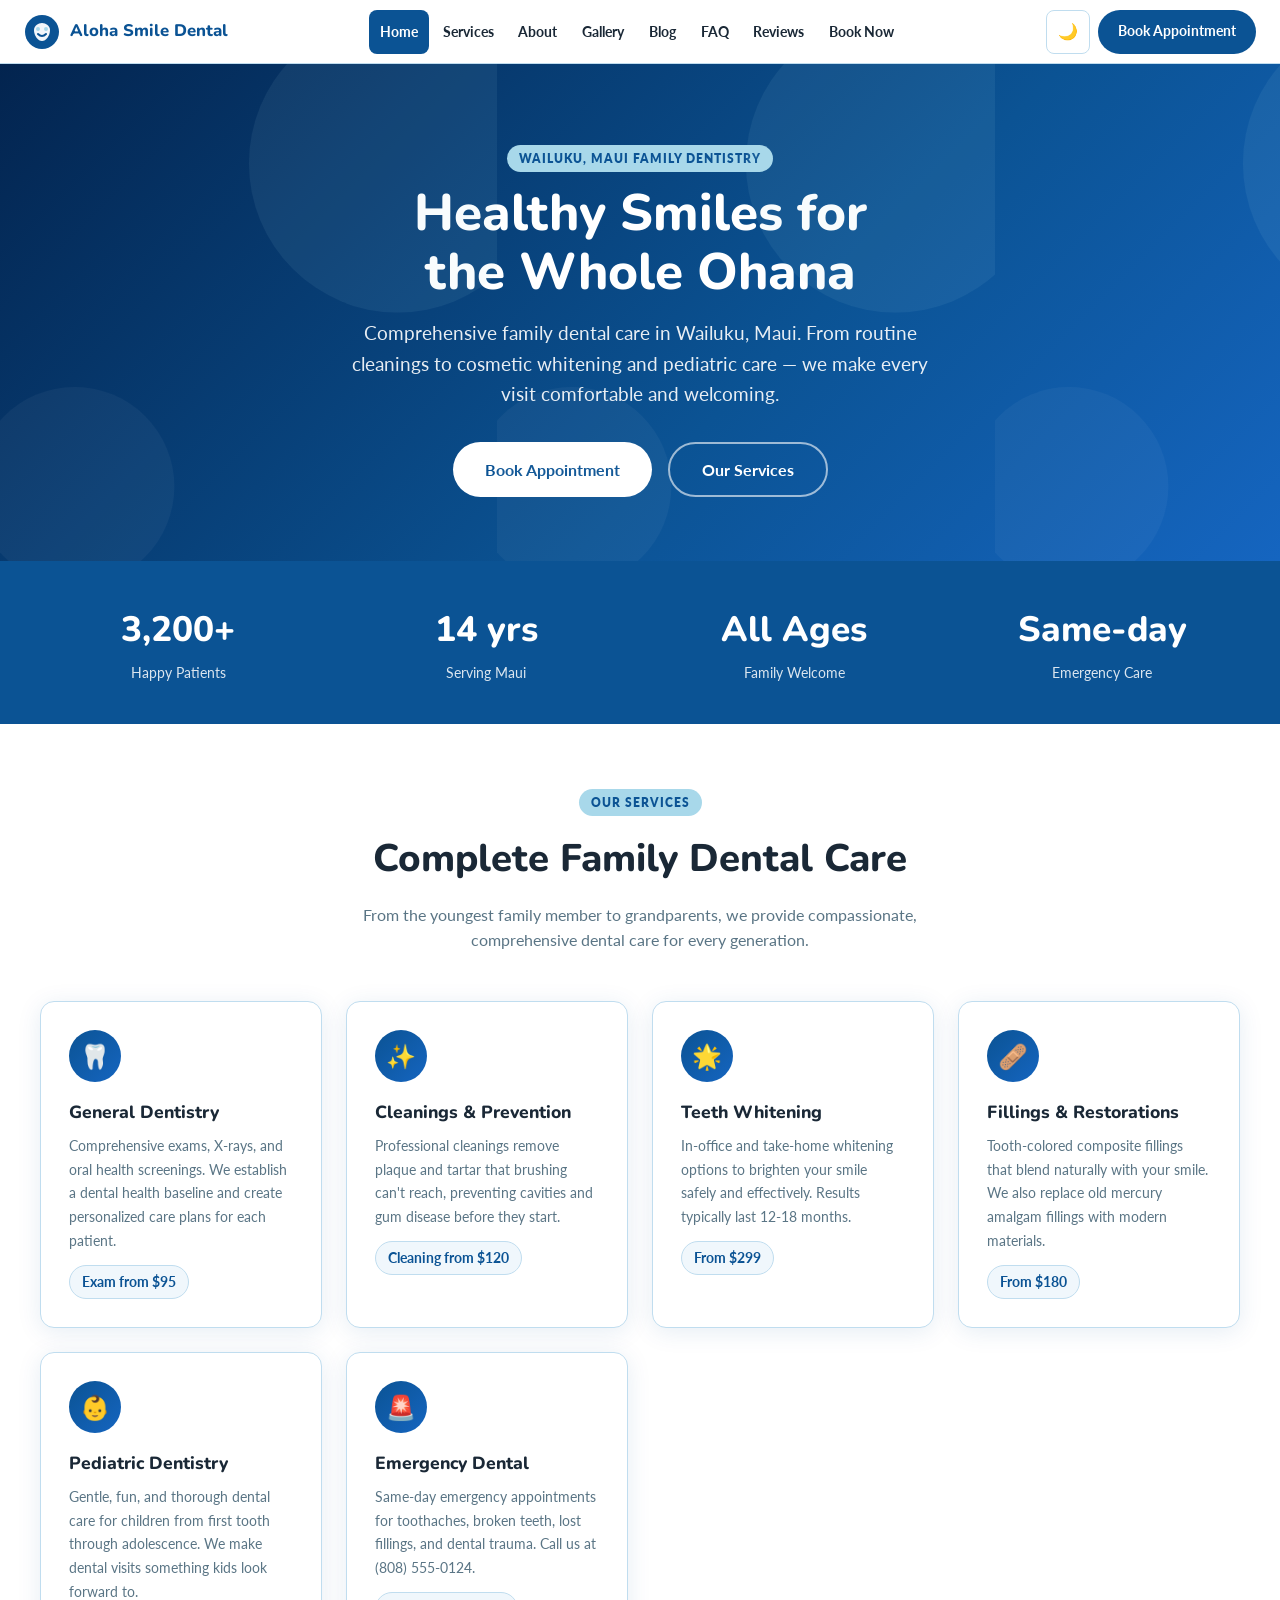
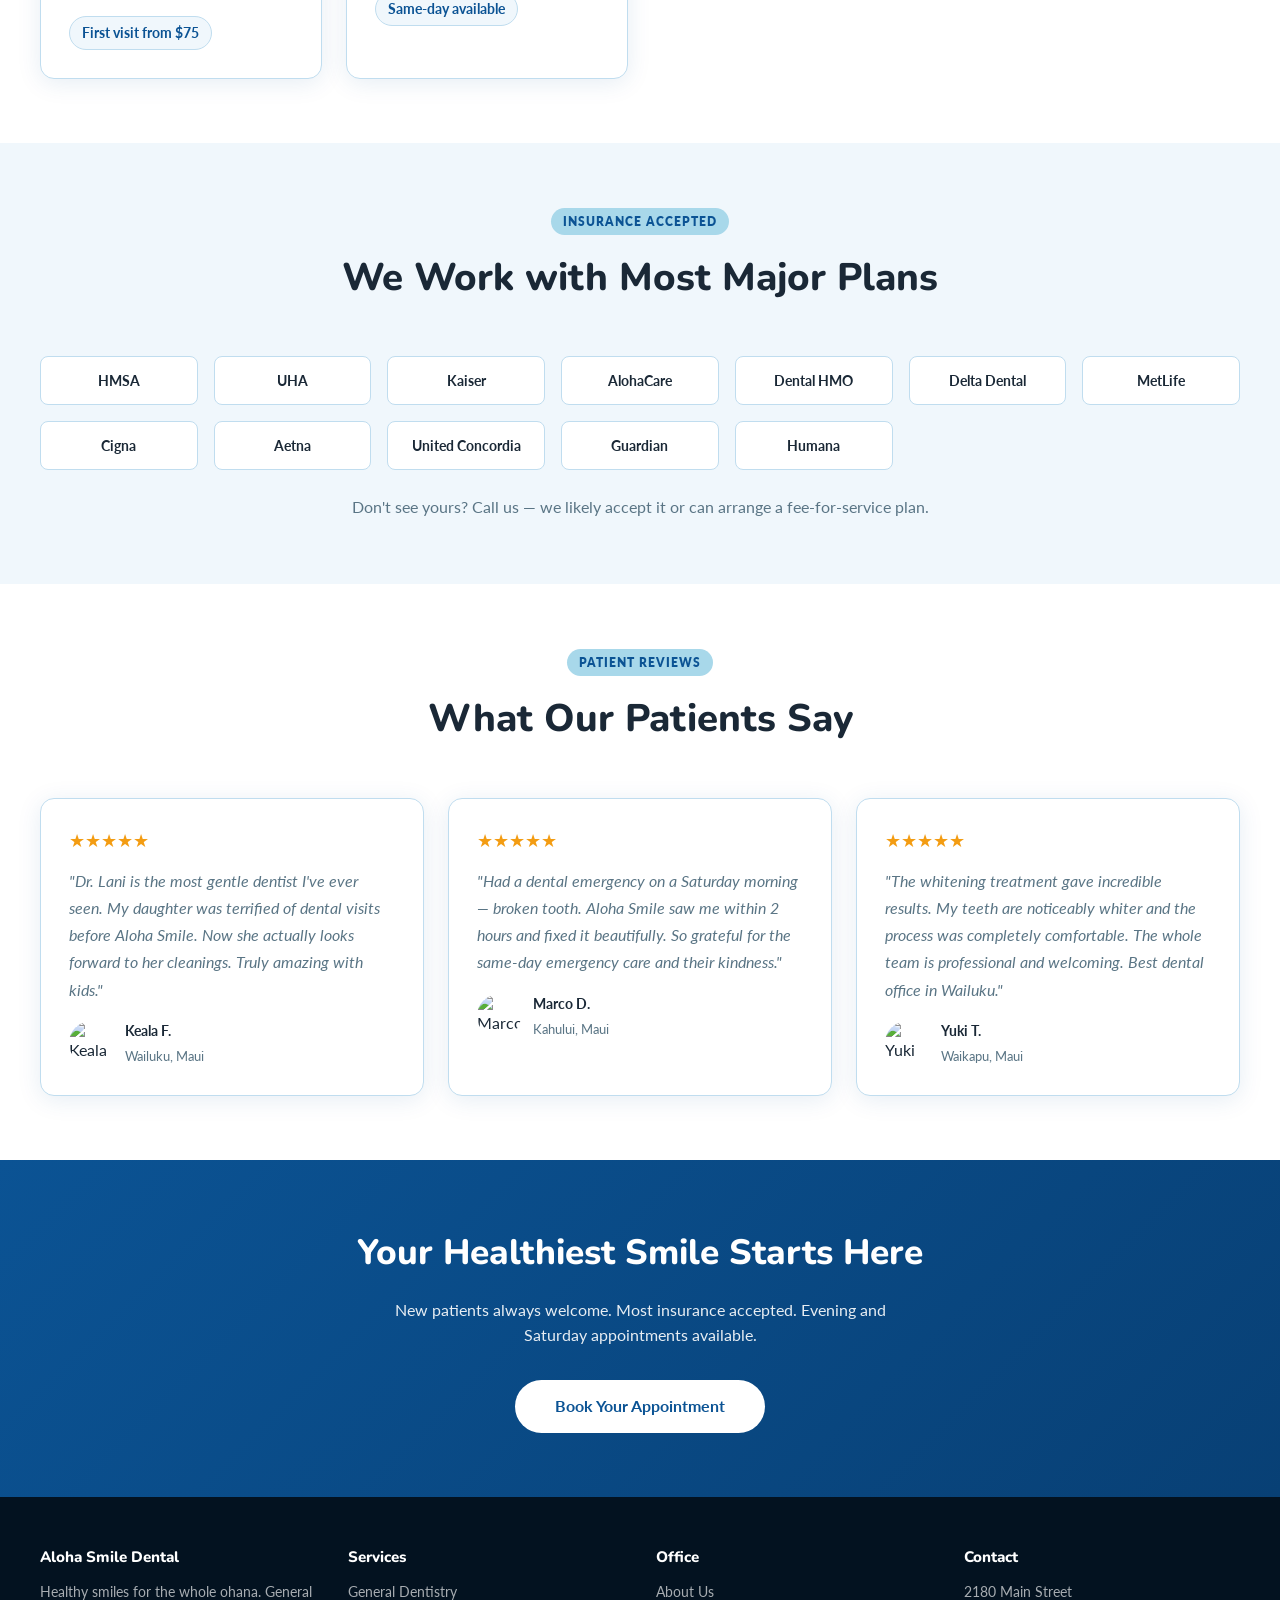
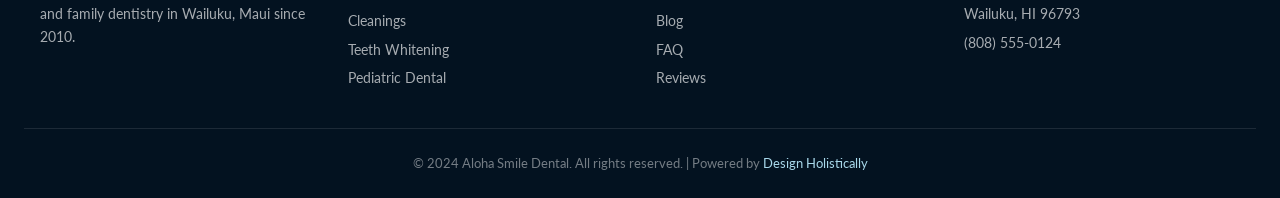
==== index.html @ d67b709d "Initial commit: Aloha Smile Dental — Hawaii sample site (Wailuku, Maui)" ====
<!DOCTYPE html>
<html lang="en" data-theme="light">
<head>
<meta charset="UTF-8"><meta name="viewport" content="width=device-width, initial-scale=1.0">
<title>Aloha Smile Dental | Healthy Smiles for the Whole Ohana | Wailuku, Maui | Aloha Smile Dental</title>
<link rel="stylesheet" href="css/style.css">


  <meta property="og:title" content="Aloha Smile Dental | Wailuku, Maui" />
  <meta property="og:description" content="Healthy smiles for the whole ohana. General, cosmetic, and pediatric dentistry in Wailuku, Maui." />
  <meta property="og:type" content="website" />
  <meta property="og:image" content="https://picsum.photos/1200/630?random=999" />
</head>
<body>
<header>
<a href="index.html" class="logo-link"><svg width="36" height="36" viewBox="0 0 36 36" fill="none" aria-label="Aloha Smile Dental Logo" xmlns="http://www.w3.org/2000/svg">
<circle cx="18" cy="18" r="17" fill="#0B5394"/>
<path d="M10 16 C10 12, 14 9, 18 9 C22 9, 26 12, 26 16 C26 22, 22 27, 18 27 C14 27, 10 22, 10 16Z" fill="white" opacity="0.95"/>
<path d="M14 20 Q18 24 22 20" stroke="#0B5394" stroke-width="2" fill="none" stroke-linecap="round"/>
<circle cx="14" cy="15" r="2" fill="#A8D8EA"/>
<circle cx="22" cy="15" r="2" fill="#A8D8EA"/>
</svg><span class="logo-text">Aloha Smile Dental</span></a>
<nav><a href="index.html" class="active">Home</a>
<a href="services.html">Services</a>
<a href="about.html">About</a>
<a href="gallery.html">Gallery</a>
<a href="blog.html">Blog</a>
<a href="faq.html">FAQ</a>
<a href="reviews.html">Reviews</a>
<a href="booking.html">Book Now</a></nav>
<div class="header-actions">
<button class="dark-toggle" id="darkToggle" aria-label="Toggle dark mode">🌙</button>
<a href="booking.html" class="cta-btn header-cta">Book Appointment</a>
<button class="hamburger" id="hamburger" aria-label="Open menu" aria-expanded="false"><span></span><span></span><span></span></button>
</div>
</header>
<div class="mobile-menu" id="mobileMenu"><a href="index.html">Home</a>
<a href="services.html">Services</a>
<a href="about.html">About</a>
<a href="gallery.html">Gallery</a>
<a href="blog.html">Blog</a>
<a href="faq.html">FAQ</a>
<a href="reviews.html">Reviews</a>
<a href="booking.html">Book Now</a></div>
<script type="application/ld+json">{"@context":"https://schema.org","@type":"Dentist","name":"Aloha Smile Dental","description":"General and family dentistry in Wailuku, Maui. Cleanings, whitening, fillings, pediatric dentistry, and emergency dental care.","address":{"@type":"PostalAddress","streetAddress":"2180 Main Street","addressLocality":"Wailuku","addressRegion":"HI","postalCode":"96793"},"telephone":"(808) 555-0124","priceRange":"$$","areaServed":"Maui, Hawaii"}</script>
<section class="hero">
<div class="container">
<div class="tag">Wailuku, Maui Family Dentistry</div>
<h1>Healthy Smiles for<br>the Whole Ohana</h1>
<p>Comprehensive family dental care in Wailuku, Maui. From routine cleanings to cosmetic whitening and pediatric care — we make every visit comfortable and welcoming.</p>
<div class="hero-btns">
<a href="booking.html" class="cta-btn white">Book Appointment</a>
<a href="services.html" class="cta-btn outline" style="border-color:rgba(255,255,255,.6);color:#fff;">Our Services</a>
</div>
</div>
</section>

<div class="stats-bar">
<div class="container">
<div><div class="stat-num">3,200+</div><div class="stat-label">Happy Patients</div></div>
<div><div class="stat-num">14 yrs</div><div class="stat-label">Serving Maui</div></div>
<div><div class="stat-num">All Ages</div><div class="stat-label">Family Welcome</div></div>
<div><div class="stat-num">Same-day</div><div class="stat-label">Emergency Care</div></div>
</div>
</div>

<section>
<div class="container">
<div class="section-header fade-up">
<div class="tag">Our Services</div>
<h2>Complete Family Dental Care</h2>
<p>From the youngest family member to grandparents, we provide compassionate, comprehensive dental care for every generation.</p>
</div>
<div class="grid-3">
<div class="card fade-up"><div class="card-icon">&#x1F9B7;</div><h3>General Dentistry</h3><p>Comprehensive exams, X-rays, and oral health screenings. We establish a dental health baseline and create personalized care plans for each patient.</p><span class="price-badge">Exam from $95</span></div>
<div class="card fade-up"><div class="card-icon">&#x2728;</div><h3>Cleanings &amp; Prevention</h3><p>Professional cleanings remove plaque and tartar that brushing can't reach, preventing cavities and gum disease before they start.</p><span class="price-badge">Cleaning from $120</span></div>
<div class="card fade-up"><div class="card-icon">&#x1F31F;</div><h3>Teeth Whitening</h3><p>In-office and take-home whitening options to brighten your smile safely and effectively. Results typically last 12-18 months.</p><span class="price-badge">From $299</span></div>
<div class="card fade-up"><div class="card-icon">&#x1FA79;</div><h3>Fillings &amp; Restorations</h3><p>Tooth-colored composite fillings that blend naturally with your smile. We also replace old mercury amalgam fillings with modern materials.</p><span class="price-badge">From $180</span></div>
<div class="card fade-up"><div class="card-icon">&#x1F476;</div><h3>Pediatric Dentistry</h3><p>Gentle, fun, and thorough dental care for children from first tooth through adolescence. We make dental visits something kids look forward to.</p><span class="price-badge">First visit from $75</span></div>
<div class="card fade-up"><div class="card-icon">&#x1F6A8;</div><h3>Emergency Dental</h3><p>Same-day emergency appointments for toothaches, broken teeth, lost fillings, and dental trauma. Call us at (808) 555-0124.</p><span class="price-badge">Same-day available</span></div>
</div>
</div>
</section>

<section class="section-alt">
<div class="container">
<div class="section-header fade-up"><div class="tag">Insurance Accepted</div><h2>We Work with Most Major Plans</h2></div>
<div class="insurance-grid fade-up">
<div class="insurance-badge">HMSA</div>
<div class="insurance-badge">UHA</div>
<div class="insurance-badge">Kaiser</div>
<div class="insurance-badge">AlohaCare</div>
<div class="insurance-badge">Dental HMO</div>
<div class="insurance-badge">Delta Dental</div>
<div class="insurance-badge">MetLife</div>
<div class="insurance-badge">Cigna</div>
<div class="insurance-badge">Aetna</div>
<div class="insurance-badge">United Concordia</div>
<div class="insurance-badge">Guardian</div>
<div class="insurance-badge">Humana</div>
</div>
<p style="text-align:center;margin-top:1.5rem;color:var(--text-muted);">Don't see yours? Call us — we likely accept it or can arrange a fee-for-service plan.</p>
</div>
</section>

<section>
<div class="container">
<div class="section-header fade-up"><div class="tag">Patient Reviews</div><h2>What Our Patients Say</h2></div>
<div class="grid-3">
<div class="testimonial-card fade-up"><div class="testimonial-stars">&#9733;&#9733;&#9733;&#9733;&#9733;</div><p class="testimonial-text">"Dr. Lani is the most gentle dentist I've ever seen. My daughter was terrified of dental visits before Aloha Smile. Now she actually looks forward to her cleanings. Truly amazing with kids."</p><div class="testimonial-author"><img src="https://picsum.photos/44/44?random=2001" alt="Keala F."><div><strong>Keala F.</strong><span>Wailuku, Maui</span></div></div></div>
<div class="testimonial-card fade-up"><div class="testimonial-stars">&#9733;&#9733;&#9733;&#9733;&#9733;</div><p class="testimonial-text">"Had a dental emergency on a Saturday morning — broken tooth. Aloha Smile saw me within 2 hours and fixed it beautifully. So grateful for the same-day emergency care and their kindness."</p><div class="testimonial-author"><img src="https://picsum.photos/44/44?random=2002" alt="Marco D."><div><strong>Marco D.</strong><span>Kahului, Maui</span></div></div></div>
<div class="testimonial-card fade-up"><div class="testimonial-stars">&#9733;&#9733;&#9733;&#9733;&#9733;</div><p class="testimonial-text">"The whitening treatment gave incredible results. My teeth are noticeably whiter and the process was completely comfortable. The whole team is professional and welcoming. Best dental office in Wailuku."</p><div class="testimonial-author"><img src="https://picsum.photos/44/44?random=2003" alt="Yuki T."><div><strong>Yuki T.</strong><span>Waikapu, Maui</span></div></div></div>
</div>
</div>
</section>

<div class="cta-banner">
<div class="container">
<h2>Your Healthiest Smile Starts Here</h2>
<p>New patients always welcome. Most insurance accepted. Evening and Saturday appointments available.</p>
<a href="booking.html" class="cta-btn">Book Your Appointment</a>
</div>
</div>

<footer>
<div class="footer-grid">
<div class="footer-col"><h4>Aloha Smile Dental</h4><p>Healthy smiles for the whole ohana. General and family dentistry in Wailuku, Maui since 2010.</p></div>
<div class="footer-col"><h4>Services</h4><a href="services.html">General Dentistry</a><a href="services.html">Cleanings</a><a href="services.html">Teeth Whitening</a><a href="services.html">Pediatric Dental</a></div>
<div class="footer-col"><h4>Office</h4><a href="about.html">About Us</a><a href="blog.html">Blog</a><a href="faq.html">FAQ</a><a href="reviews.html">Reviews</a></div>
<div class="footer-col"><h4>Contact</h4><p>2180 Main Street<br>Wailuku, HI 96793</p><a href="tel:8085550124">(808) 555-0124</a></div>
</div>
<div class="footer-bottom"><p>&copy; 2024 Aloha Smile Dental. All rights reserved. | Powered by <a href="https://designholistically.com" target="_blank" rel="noopener">Design Holistically</a></p></div>
</footer>
<button id="backToTop" aria-label="Back to top">&#8593;</button>
<script src="js/main.js"></script>
</body>
</html>
---- css/style.css ----
@import url('https://fonts.googleapis.com/css2?family=Nunito:wght@400;500;600;700;800&family=Lato:wght@300;400;700&display=swap');
:root{--primary:#0B5394;--primary-dark:#084075;--primary-light:#1565C0;--accent:#A8D8EA;--accent-dark:#7bbdd9;--bg:#ffffff;--bg-alt:#f0f7fc;--text:#1a2836;--text-muted:#5a7585;--border:#c0ddef;--card-bg:#ffffff;--header-bg:rgba(255,255,255,0.96);--shadow:0 4px 24px rgba(11,83,148,.10);--radius:14px;--transition:.3s ease;}
[data-theme="dark"]{--bg:#0b1822;--bg-alt:#0f2030;--text:#ddeef8;--text-muted:#5a90b0;--border:#1a3d5a;--card-bg:#0f1e2e;--header-bg:rgba(11,24,34,0.97);--shadow:0 4px 24px rgba(0,0,0,.4);}
*,*::before,*::after{box-sizing:border-box;margin:0;padding:0;}
html{scroll-behavior:smooth;}
body{font-family:'Lato',sans-serif;background:var(--bg);color:var(--text);line-height:1.6;transition:background .3s,color .3s;}
header{position:sticky;top:0;z-index:1000;background:var(--header-bg);backdrop-filter:blur(12px);border-bottom:1px solid var(--border);padding:0 1.5rem;height:64px;display:flex;align-items:center;justify-content:space-between;}
.logo-link{display:flex;align-items:center;gap:10px;text-decoration:none;color:var(--text);}
.logo-text{font-family:'Nunito',sans-serif;font-weight:800;font-size:1.05rem;color:var(--primary);}
nav{display:flex;align-items:center;gap:.15rem;}
nav a{display:inline-block;padding:.5rem .7rem;font-size:.875rem;font-weight:700;color:var(--text);text-decoration:none;border-radius:8px;transition:all .3s;min-height:44px;line-height:28px;}
nav a:hover,nav a.active{background:var(--primary);color:#fff;}
.header-actions{display:flex;align-items:center;gap:.5rem;}
.dark-toggle{background:none;border:1.5px solid var(--border);border-radius:8px;padding:.4rem .6rem;cursor:pointer;color:var(--text);font-size:1rem;min-width:44px;min-height:44px;display:flex;align-items:center;justify-content:center;}
.dark-toggle:hover{background:var(--primary);color:#fff;border-color:var(--primary);}
.hamburger{display:none;background:none;border:1.5px solid var(--border);border-radius:8px;padding:.4rem .6rem;cursor:pointer;color:var(--text);min-width:44px;min-height:44px;align-items:center;justify-content:center;flex-direction:column;gap:5px;}
.hamburger span{display:block;width:22px;height:2px;background:var(--text);border-radius:2px;}
.cta-btn{display:inline-flex;align-items:center;justify-content:center;background:var(--primary);color:#fff;padding:.6rem 1.25rem;border-radius:30px;font-weight:700;text-decoration:none;font-size:.875rem;min-height:44px;transition:all .3s;border:none;cursor:pointer;}
.cta-btn:hover{background:var(--primary-dark);transform:translateY(-1px);}
.cta-btn.outline{background:transparent;border:2px solid var(--primary);color:var(--primary);border-radius:30px;}
.cta-btn.outline:hover{background:var(--primary);color:#fff;}
.cta-btn.white{background:#fff;color:var(--primary);}
.cta-btn.white:hover{background:#e8f4fc;}
.mobile-menu{display:none;position:fixed;top:64px;left:0;right:0;bottom:0;background:var(--bg);z-index:999;flex-direction:column;padding:2rem 1.5rem;gap:.5rem;overflow-y:auto;}
.mobile-menu.open{display:flex;}
.mobile-menu a{display:block;padding:.85rem 1rem;font-weight:700;color:var(--text);text-decoration:none;border-radius:8px;border:1px solid var(--border);min-height:44px;}
.mobile-menu a:hover{background:var(--primary);color:#fff;}

.hero{background:linear-gradient(135deg,#03244f 0%,#0B5394 60%,#1565C0 100%);color:#fff;padding:5rem 1.5rem 4rem;text-align:center;position:relative;overflow:hidden;}
.hero::before{content:'';position:absolute;inset:0;background:url('data:image/svg+xml,<svg xmlns="http://www.w3.org/2000/svg" viewBox="0 0 200 200"><circle cx="160" cy="40" r="60" fill="rgba(168,216,234,0.08)"/><circle cx="30" cy="170" r="40" fill="rgba(255,255,255,0.04)"/></svg>');}
.hero h1{font-family:'Nunito',sans-serif;font-size:clamp(2rem,5.5vw,3.2rem);font-weight:800;margin-bottom:1rem;line-height:1.15;}
.hero p{font-size:clamp(1rem,2.5vw,1.2rem);opacity:.9;max-width:580px;margin:0 auto 2rem;}
.hero-btns{display:flex;gap:1rem;justify-content:center;flex-wrap:wrap;}
.hero-btns .cta-btn{font-size:1rem;padding:.8rem 2rem;}

section{padding:4rem 1.5rem;}
.section-alt{background:var(--bg-alt);}
.container{max-width:1200px;margin:0 auto;}
.section-header{text-align:center;margin-bottom:3rem;}
.section-header h2{font-family:'Nunito',sans-serif;font-size:clamp(1.6rem,4vw,2.4rem);font-weight:800;margin-bottom:.75rem;}
.section-header p{color:var(--text-muted);max-width:600px;margin:0 auto;}
.tag{display:inline-block;background:var(--accent);color:var(--primary);font-size:.75rem;font-weight:800;padding:.25rem .75rem;border-radius:20px;text-transform:uppercase;letter-spacing:1px;margin-bottom:.75rem;}

.grid-3{display:grid;grid-template-columns:repeat(auto-fit,minmax(280px,1fr));gap:1.5rem;}
.grid-2{display:grid;grid-template-columns:repeat(auto-fit,minmax(340px,1fr));gap:2rem;}

.card{background:var(--card-bg);border:1px solid var(--border);border-radius:var(--radius);padding:1.75rem;box-shadow:var(--shadow);transition:transform .3s,box-shadow .3s;}
.card:hover{transform:translateY(-4px);box-shadow:0 8px 32px rgba(11,83,148,.15);}
.card-icon{width:52px;height:52px;background:linear-gradient(135deg,var(--primary),var(--primary-light));border-radius:50%;display:flex;align-items:center;justify-content:center;margin-bottom:1rem;font-size:1.5rem;}
.card h3{font-family:'Nunito',sans-serif;font-size:1.1rem;font-weight:800;margin-bottom:.5rem;}
.card p{color:var(--text-muted);font-size:.9rem;line-height:1.65;}
.price-badge{display:inline-block;background:var(--bg-alt);border:1px solid var(--border);color:var(--primary);font-weight:700;font-size:.875rem;padding:.3rem .75rem;border-radius:20px;margin-top:.75rem;}

.stats-bar{background:var(--primary);color:#fff;padding:2.5rem 1.5rem;}
.stats-bar .container{display:grid;grid-template-columns:repeat(auto-fit,minmax(140px,1fr));gap:2rem;text-align:center;}
.stat-num{font-family:'Nunito',sans-serif;font-size:2.2rem;font-weight:800;}
.stat-label{font-size:.875rem;opacity:.85;margin-top:.25rem;}

.testimonial-card{background:var(--card-bg);border:1px solid var(--border);border-radius:var(--radius);padding:1.75rem;box-shadow:var(--shadow);}
.testimonial-stars{color:#f39c12;font-size:1.1rem;margin-bottom:.75rem;}
.testimonial-text{color:var(--text-muted);font-style:italic;margin-bottom:1rem;line-height:1.7;}
.testimonial-author{display:flex;align-items:center;gap:.75rem;}
.testimonial-author img{width:44px;height:44px;border-radius:50%;object-fit:cover;}
.testimonial-author strong{display:block;font-size:.9rem;}
.testimonial-author span{font-size:.8rem;color:var(--text-muted);}

.page-hero{background:linear-gradient(135deg,#03244f,#0B5394);color:#fff;padding:3rem 1.5rem;text-align:center;}
.page-hero h1{font-family:'Nunito',sans-serif;font-size:clamp(1.8rem,4vw,2.8rem);font-weight:800;margin-bottom:.5rem;}
.page-hero p{opacity:.9;max-width:600px;margin:0 auto;}

.service-card{background:var(--card-bg);border:1px solid var(--border);border-radius:var(--radius);overflow:hidden;box-shadow:var(--shadow);transition:transform .3s;}
.service-card:hover{transform:translateY(-4px);}
.service-card img{width:100%;height:200px;object-fit:cover;}
.service-card-body{padding:1.5rem;}
.service-card-body h3{font-family:'Nunito',sans-serif;font-weight:800;margin-bottom:.5rem;}

.about-image{border-radius:var(--radius);width:100%;height:400px;object-fit:cover;}
.team-grid{display:grid;grid-template-columns:repeat(auto-fit,minmax(200px,1fr));gap:1.5rem;margin-top:2rem;}
.team-card{text-align:center;}
.team-card img{width:120px;height:120px;border-radius:50%;object-fit:cover;margin:0 auto .75rem;display:block;border:3px solid var(--accent);}
.team-card h4{font-family:'Nunito',sans-serif;font-weight:800;}
.team-card p{font-size:.875rem;color:var(--text-muted);}

.photo-grid{display:grid;grid-template-columns:repeat(auto-fill,minmax(250px,1fr));gap:1rem;}
.photo-grid img{width:100%;height:220px;object-fit:cover;border-radius:var(--radius);transition:transform .3s;cursor:pointer;}
.photo-grid img:hover{transform:scale(1.03);}

.blog-grid{display:grid;grid-template-columns:repeat(auto-fit,minmax(300px,1fr));gap:1.5rem;}
.blog-card{background:var(--card-bg);border:1px solid var(--border);border-radius:var(--radius);overflow:hidden;box-shadow:var(--shadow);text-decoration:none;color:var(--text);display:block;transition:transform .3s;}
.blog-card:hover{transform:translateY(-4px);}
.blog-card img{width:100%;height:200px;object-fit:cover;}
.blog-card-body{padding:1.25rem;}
.blog-meta{font-size:.8rem;color:var(--text-muted);margin-bottom:.5rem;}
.blog-card-body h3{font-family:'Nunito',sans-serif;font-weight:800;font-size:1.05rem;margin-bottom:.5rem;line-height:1.4;}
.blog-card-body p{font-size:.9rem;color:var(--text-muted);}

.blog-post{max-width:780px;margin:0 auto;padding:2rem 1.5rem;}
.blog-post h1{font-family:'Nunito',sans-serif;font-size:clamp(1.6rem,4vw,2.4rem);font-weight:800;margin-bottom:1rem;line-height:1.3;}
.blog-post .post-meta{color:var(--text-muted);font-size:.9rem;margin-bottom:2rem;padding-bottom:1rem;border-bottom:1px solid var(--border);}
.blog-post img{width:100%;border-radius:var(--radius);margin:1.5rem 0;}
.blog-post h2{font-family:'Nunito',sans-serif;font-size:1.4rem;font-weight:800;margin:2rem 0 .75rem;color:var(--primary);}
.blog-post p{margin-bottom:1rem;color:var(--text-muted);line-height:1.8;}
.blog-post ul,.blog-post ol{margin:1rem 0 1rem 1.5rem;}
.blog-post li{margin-bottom:.5rem;color:var(--text-muted);line-height:1.7;}

.booking-steps{display:flex;margin-bottom:2rem;overflow:hidden;border-radius:var(--radius);border:1px solid var(--border);}
.step-indicator{flex:1;padding:.75rem;text-align:center;font-size:.8rem;font-weight:700;background:var(--bg-alt);color:var(--text-muted);border-right:1px solid var(--border);}
.step-indicator:last-child{border-right:none;}
.step-indicator.active{background:var(--primary);color:#fff;}
.step-indicator.done{background:var(--accent-dark);color:#fff;}
.form-step{display:none;}
.form-step.active{display:block;}
.form-group{margin-bottom:1.25rem;}
.form-group label{display:block;font-weight:700;margin-bottom:.4rem;font-size:.9rem;}
.form-group input,.form-group select,.form-group textarea{width:100%;padding:.7rem 1rem;border:1.5px solid var(--border);border-radius:30px;background:var(--bg);color:var(--text);font-size:.95rem;min-height:44px;font-family:'Lato',sans-serif;transition:border-color .3s;}
.form-group textarea{border-radius:12px;}
.form-group input:focus,.form-group select:focus,.form-group textarea:focus{outline:none;border-color:var(--primary);}
.form-group textarea{min-height:100px;resize:vertical;}
.service-options{display:grid;grid-template-columns:repeat(auto-fit,minmax(140px,1fr));gap:.75rem;}
.service-option{border:2px solid var(--border);border-radius:var(--radius);padding:1rem;cursor:pointer;text-align:center;transition:all .3s;min-height:44px;}
.service-option:hover,.service-option.selected{border-color:var(--primary);background:rgba(11,83,148,.07);}
.service-option span{font-size:1.5rem;display:block;margin-bottom:.3rem;}
.service-option strong{font-size:.85rem;font-weight:700;}
.confirmation-box{text-align:center;padding:3rem 1.5rem;background:var(--bg-alt);border-radius:var(--radius);border:1px solid var(--border);}
.confirmation-box .check-icon{font-size:4rem;margin-bottom:1rem;}
.confirmation-box h2{font-family:'Nunito',sans-serif;font-size:1.8rem;font-weight:800;color:var(--primary);margin-bottom:1rem;}

.admin-login{max-width:400px;margin:4rem auto;padding:2rem;background:var(--card-bg);border:1px solid var(--border);border-radius:var(--radius);box-shadow:var(--shadow);}
.admin-layout{display:grid;grid-template-columns:220px 1fr;min-height:calc(100vh - 64px);}
.admin-sidebar{background:var(--primary);color:#fff;padding:1.5rem 0;}
.admin-sidebar a{display:block;padding:.85rem 1.5rem;color:rgba(255,255,255,.85);text-decoration:none;font-weight:700;font-size:.9rem;transition:background .3s;min-height:44px;}
.admin-sidebar a:hover,.admin-sidebar a.active{background:rgba(0,0,0,.2);color:#fff;}
.admin-content{padding:2rem;background:var(--bg-alt);}
.admin-header h1{font-family:'Nunito',sans-serif;font-size:1.6rem;font-weight:800;margin-bottom:.5rem;}
.stat-cards{display:grid;grid-template-columns:repeat(auto-fit,minmax(180px,1fr));gap:1rem;margin-bottom:2rem;}
.stat-card{background:var(--card-bg);border:1px solid var(--border);border-radius:var(--radius);padding:1.25rem;text-align:center;}
.stat-card .stat-num{font-family:'Nunito',sans-serif;font-size:2rem;font-weight:800;color:var(--primary);}
.stat-card .stat-label{font-size:.8rem;color:var(--text-muted);margin-top:.25rem;}
table{width:100%;border-collapse:collapse;background:var(--card-bg);border-radius:var(--radius);overflow:hidden;box-shadow:var(--shadow);}
th{background:var(--primary);color:#fff;padding:.85rem 1rem;text-align:left;font-size:.85rem;font-weight:700;}
td{padding:.85rem 1rem;border-bottom:1px solid var(--border);font-size:.875rem;}
tr:last-child td{border-bottom:none;}
tr:hover td{background:var(--bg-alt);}
.badge{display:inline-block;padding:.2rem .6rem;border-radius:20px;font-size:.75rem;font-weight:700;}
.badge-green{background:rgba(11,83,148,.12);color:var(--primary);}
.badge-yellow{background:rgba(243,156,18,.15);color:#b7770d;}
.badge-red{background:rgba(220,50,50,.15);color:#c0392b;}

.faq-item{border:1px solid var(--border);border-radius:var(--radius);margin-bottom:.75rem;overflow:hidden;}
.faq-question{display:flex;justify-content:space-between;align-items:center;padding:1.1rem 1.25rem;cursor:pointer;font-weight:700;font-size:.975rem;background:var(--card-bg);transition:background .3s;min-height:44px;gap:1rem;}
.faq-question:hover{background:var(--bg-alt);}
.faq-question.open{background:var(--bg-alt);color:var(--primary);}
.faq-icon{font-size:1.2rem;transition:transform .3s;flex-shrink:0;}
.faq-question.open .faq-icon{transform:rotate(45deg);}
.faq-answer{display:none;padding:0 1.25rem 1.25rem;color:var(--text-muted);line-height:1.7;font-size:.95rem;background:var(--card-bg);}
.faq-answer.open{display:block;}

.reviews-grid{display:grid;grid-template-columns:repeat(auto-fit,minmax(280px,1fr));gap:1.5rem;}
.review-card{background:var(--card-bg);border:1px solid var(--border);border-radius:var(--radius);padding:1.5rem;box-shadow:var(--shadow);}
.review-stars{color:#f39c12;font-size:1rem;margin-bottom:.5rem;}
.review-text{color:var(--text-muted);font-size:.9rem;line-height:1.7;margin-bottom:1rem;font-style:italic;}
.review-author{display:flex;align-items:center;gap:.75rem;}
.review-author img{width:44px;height:44px;border-radius:50%;object-fit:cover;}
.review-author strong{font-size:.875rem;}
.review-author span{font-size:.78rem;color:var(--text-muted);}

.values-grid{display:grid;grid-template-columns:repeat(auto-fit,minmax(220px,1fr));gap:1.5rem;}
.value-card{text-align:center;padding:2rem 1rem;background:var(--card-bg);border-radius:var(--radius);border:1px solid var(--border);}
.value-icon{font-size:2.5rem;margin-bottom:.75rem;}
.value-card h3{font-family:'Nunito',sans-serif;font-weight:800;margin-bottom:.5rem;}
.value-card p{color:var(--text-muted);font-size:.9rem;}

.insurance-grid{display:grid;grid-template-columns:repeat(auto-fit,minmax(140px,1fr));gap:1rem;}
.insurance-badge{background:var(--card-bg);border:1px solid var(--border);border-radius:8px;padding:.75rem 1rem;text-align:center;font-weight:700;font-size:.9rem;}

.cta-banner{background:linear-gradient(135deg,var(--primary),var(--primary-dark));color:#fff;padding:4rem 1.5rem;text-align:center;}
.cta-banner h2{font-family:'Nunito',sans-serif;font-size:clamp(1.5rem,3.5vw,2.2rem);font-weight:800;margin-bottom:1rem;}
.cta-banner p{opacity:.9;max-width:500px;margin:0 auto 2rem;}
.cta-banner .cta-btn{background:#fff;color:var(--primary);font-size:1rem;padding:.85rem 2.5rem;}

.breadcrumb{padding:.75rem 1.5rem;background:var(--bg-alt);border-bottom:1px solid var(--border);font-size:.85rem;}
.breadcrumb a{color:var(--primary);text-decoration:none;}
.breadcrumb span{color:var(--text-muted);margin:0 .4rem;}

footer{background:#031220;color:rgba(255,255,255,.75);padding:3rem 1.5rem 1.5rem;}
.footer-grid{display:grid;grid-template-columns:repeat(auto-fit,minmax(200px,1fr));gap:2rem;max-width:1200px;margin:0 auto 2rem;}
.footer-col h4{color:#fff;font-family:'Nunito',sans-serif;font-weight:800;margin-bottom:.75rem;font-size:.95rem;}
.footer-col p,.footer-col a{font-size:.875rem;color:rgba(255,255,255,.65);text-decoration:none;display:block;margin-bottom:.4rem;}
.footer-col a:hover{color:var(--accent);}
.footer-bottom{text-align:center;padding-top:1.5rem;border-top:1px solid rgba(255,255,255,.1);font-size:.8rem;color:rgba(255,255,255,.45);}
.footer-bottom a{color:var(--accent);text-decoration:none;}

#backToTop{position:fixed;bottom:1.5rem;right:1.5rem;width:48px;height:48px;background:var(--primary);color:#fff;border:none;border-radius:50%;cursor:pointer;font-size:1.2rem;display:flex;align-items:center;justify-content:center;opacity:0;pointer-events:none;transition:opacity .3s;z-index:990;}
#backToTop.visible{opacity:1;pointer-events:auto;}
.fade-up{opacity:0;transform:translateY(30px);transition:opacity .6s ease,transform .6s ease;}
.fade-up.visible{opacity:1;transform:translateY(0);}
.fade-in{opacity:0;transition:opacity .6s ease;}
.fade-in.visible{opacity:1;}
@media(max-width:768px){nav,.cta-btn.header-cta{display:none;}.hamburger{display:flex;}.admin-layout{grid-template-columns:1fr;}.admin-sidebar{display:none;}section{padding:3rem 1rem;}}
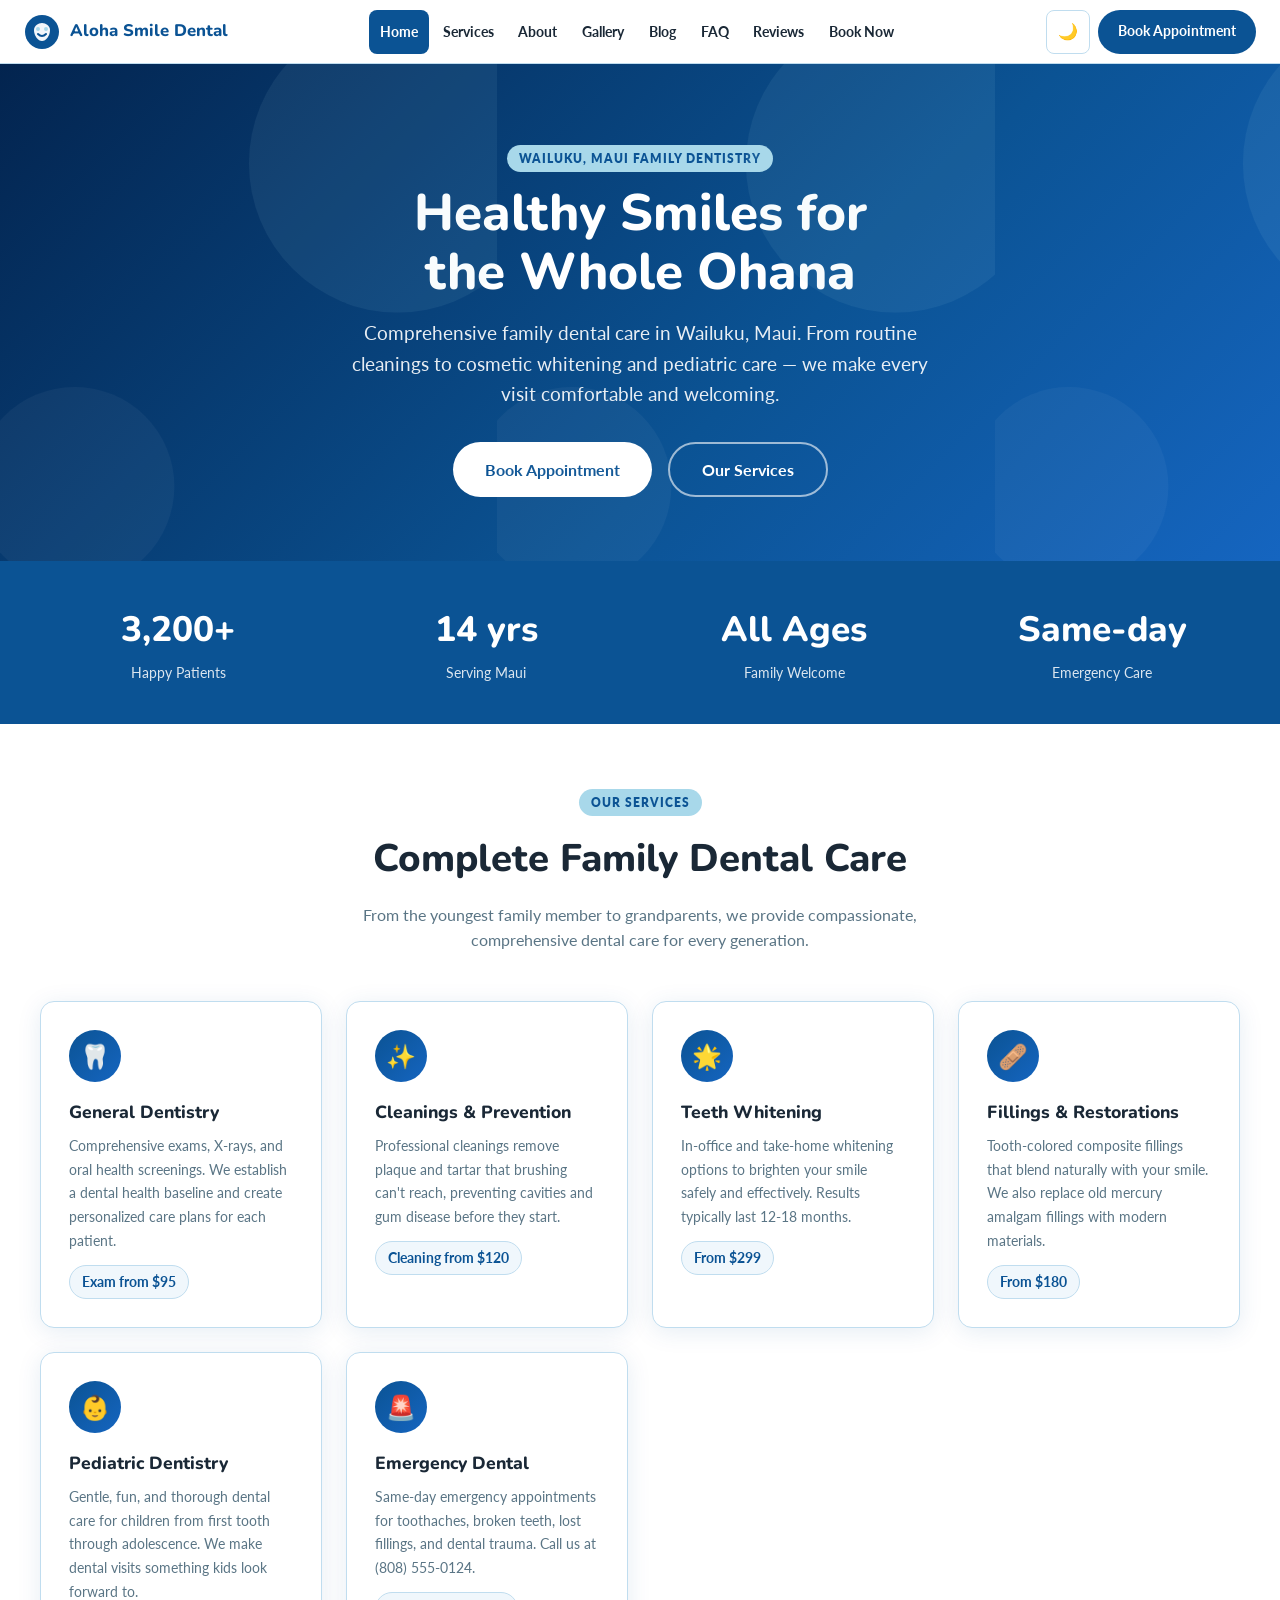
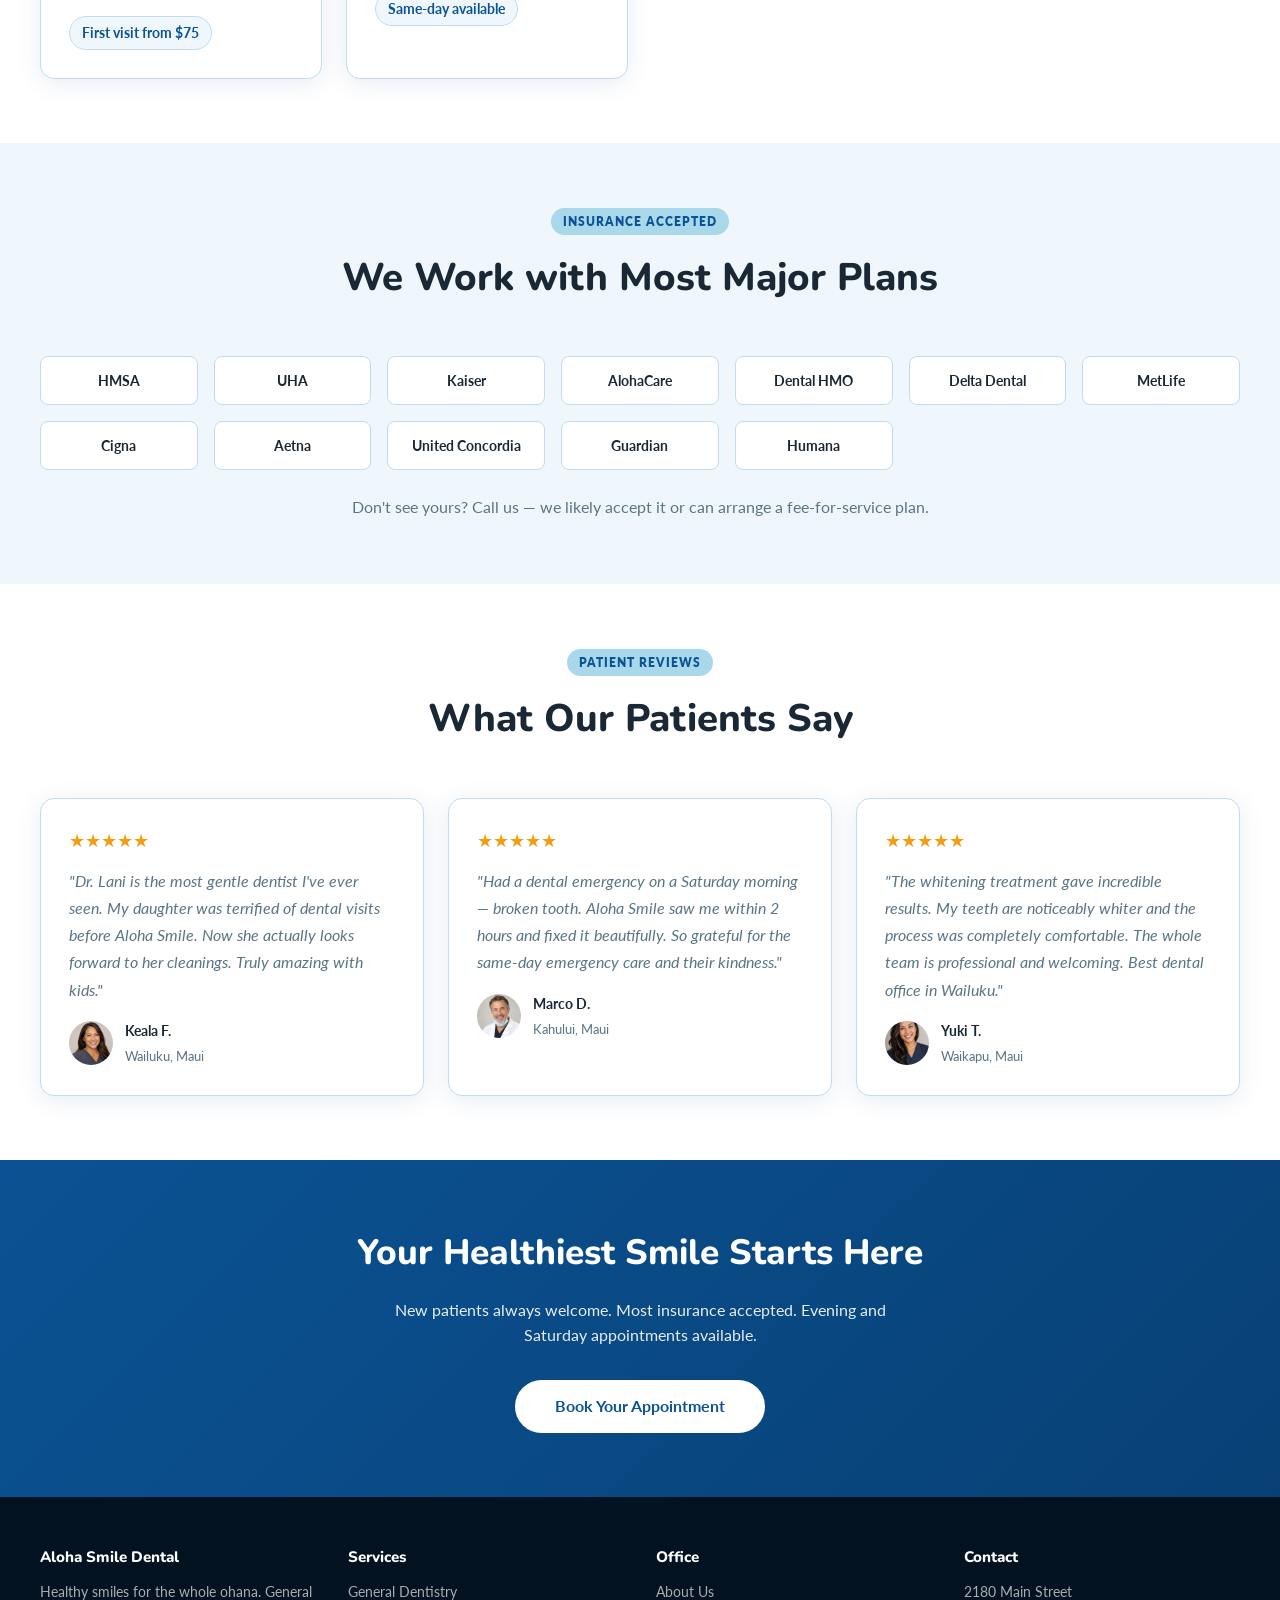
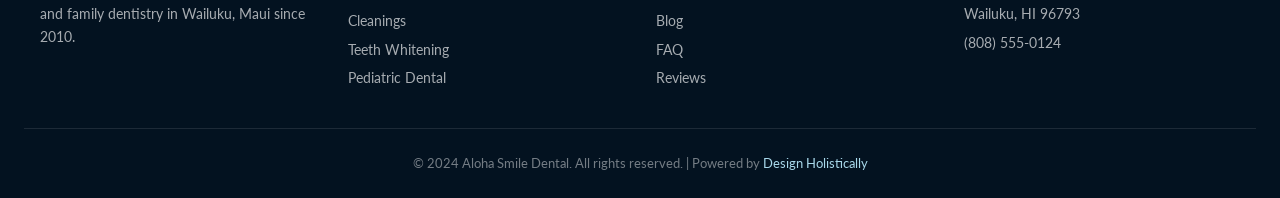
==== commit 2c88a9bf: "Initial commit: Aloha Smile Dental — Hawaii sample site (Wailuku, Maui)" ====
--- a/index.html
+++ b/index.html
@@ -9,7 +9,7 @@
   <meta property="og:title" content="Aloha Smile Dental | Wailuku, Maui" />
   <meta property="og:description" content="Healthy smiles for the whole ohana. General, cosmetic, and pediatric dentistry in Wailuku, Maui." />
   <meta property="og:type" content="website" />
-  <meta property="og:image" content="https://picsum.photos/1200/630?random=999" />
+  <meta property="og:image" content="images/hero.png" />
 </head>
 <body>
 <header>
@@ -107,9 +107,9 @@
 <div class="container">
 <div class="section-header fade-up"><div class="tag">Patient Reviews</div><h2>What Our Patients Say</h2></div>
 <div class="grid-3">
-<div class="testimonial-card fade-up"><div class="testimonial-stars">&#9733;&#9733;&#9733;&#9733;&#9733;</div><p class="testimonial-text">"Dr. Lani is the most gentle dentist I've ever seen. My daughter was terrified of dental visits before Aloha Smile. Now she actually looks forward to her cleanings. Truly amazing with kids."</p><div class="testimonial-author"><img src="https://picsum.photos/44/44?random=2001" alt="Keala F."><div><strong>Keala F.</strong><span>Wailuku, Maui</span></div></div></div>
-<div class="testimonial-card fade-up"><div class="testimonial-stars">&#9733;&#9733;&#9733;&#9733;&#9733;</div><p class="testimonial-text">"Had a dental emergency on a Saturday morning — broken tooth. Aloha Smile saw me within 2 hours and fixed it beautifully. So grateful for the same-day emergency care and their kindness."</p><div class="testimonial-author"><img src="https://picsum.photos/44/44?random=2002" alt="Marco D."><div><strong>Marco D.</strong><span>Kahului, Maui</span></div></div></div>
-<div class="testimonial-card fade-up"><div class="testimonial-stars">&#9733;&#9733;&#9733;&#9733;&#9733;</div><p class="testimonial-text">"The whitening treatment gave incredible results. My teeth are noticeably whiter and the process was completely comfortable. The whole team is professional and welcoming. Best dental office in Wailuku."</p><div class="testimonial-author"><img src="https://picsum.photos/44/44?random=2003" alt="Yuki T."><div><strong>Yuki T.</strong><span>Waikapu, Maui</span></div></div></div>
+<div class="testimonial-card fade-up"><div class="testimonial-stars">&#9733;&#9733;&#9733;&#9733;&#9733;</div><p class="testimonial-text">"Dr. Lani is the most gentle dentist I've ever seen. My daughter was terrified of dental visits before Aloha Smile. Now she actually looks forward to her cleanings. Truly amazing with kids."</p><div class="testimonial-author"><img src="images/avatar-1.png" alt="Keala F."><div><strong>Keala F.</strong><span>Wailuku, Maui</span></div></div></div>
+<div class="testimonial-card fade-up"><div class="testimonial-stars">&#9733;&#9733;&#9733;&#9733;&#9733;</div><p class="testimonial-text">"Had a dental emergency on a Saturday morning — broken tooth. Aloha Smile saw me within 2 hours and fixed it beautifully. So grateful for the same-day emergency care and their kindness."</p><div class="testimonial-author"><img src="images/avatar-2.png" alt="Marco D."><div><strong>Marco D.</strong><span>Kahului, Maui</span></div></div></div>
+<div class="testimonial-card fade-up"><div class="testimonial-stars">&#9733;&#9733;&#9733;&#9733;&#9733;</div><p class="testimonial-text">"The whitening treatment gave incredible results. My teeth are noticeably whiter and the process was completely comfortable. The whole team is professional and welcoming. Best dental office in Wailuku."</p><div class="testimonial-author"><img src="images/avatar-3.png" alt="Yuki T."><div><strong>Yuki T.</strong><span>Waikapu, Maui</span></div></div></div>
 </div>
 </div>
 </section>
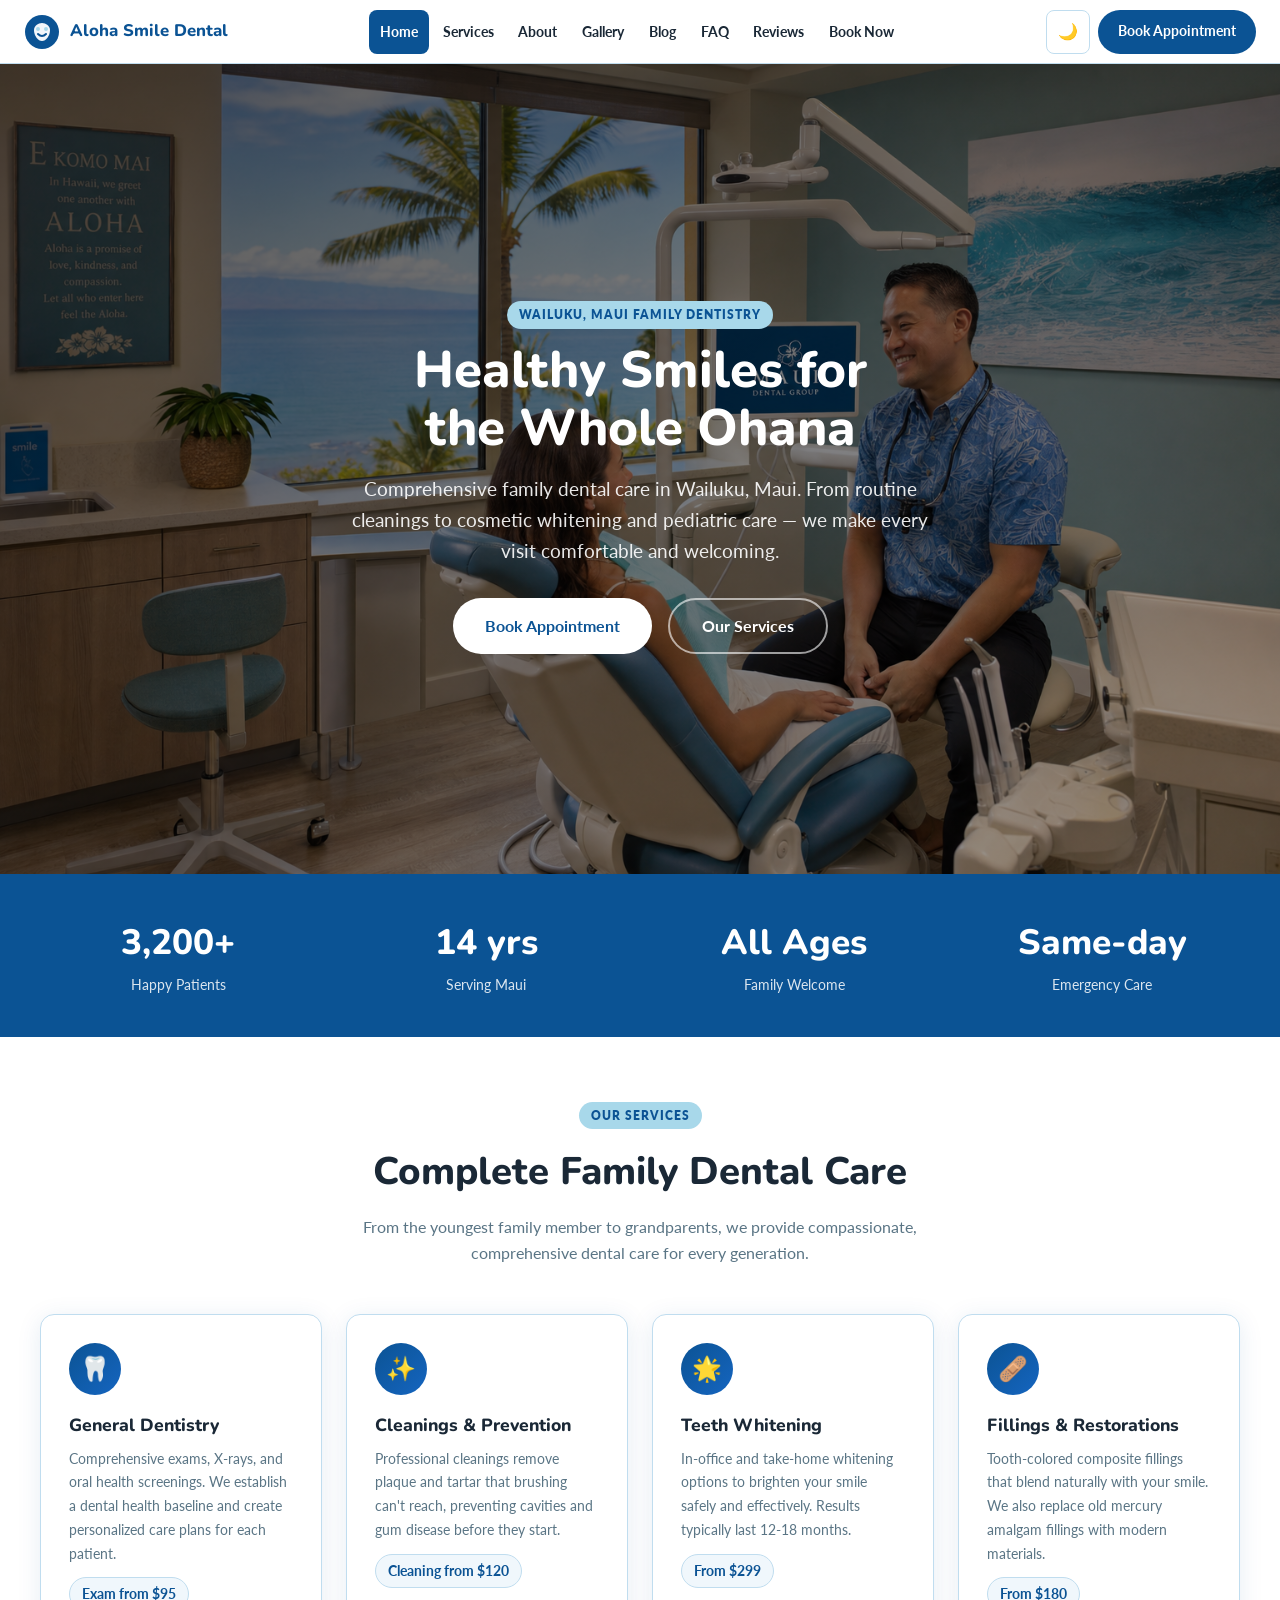
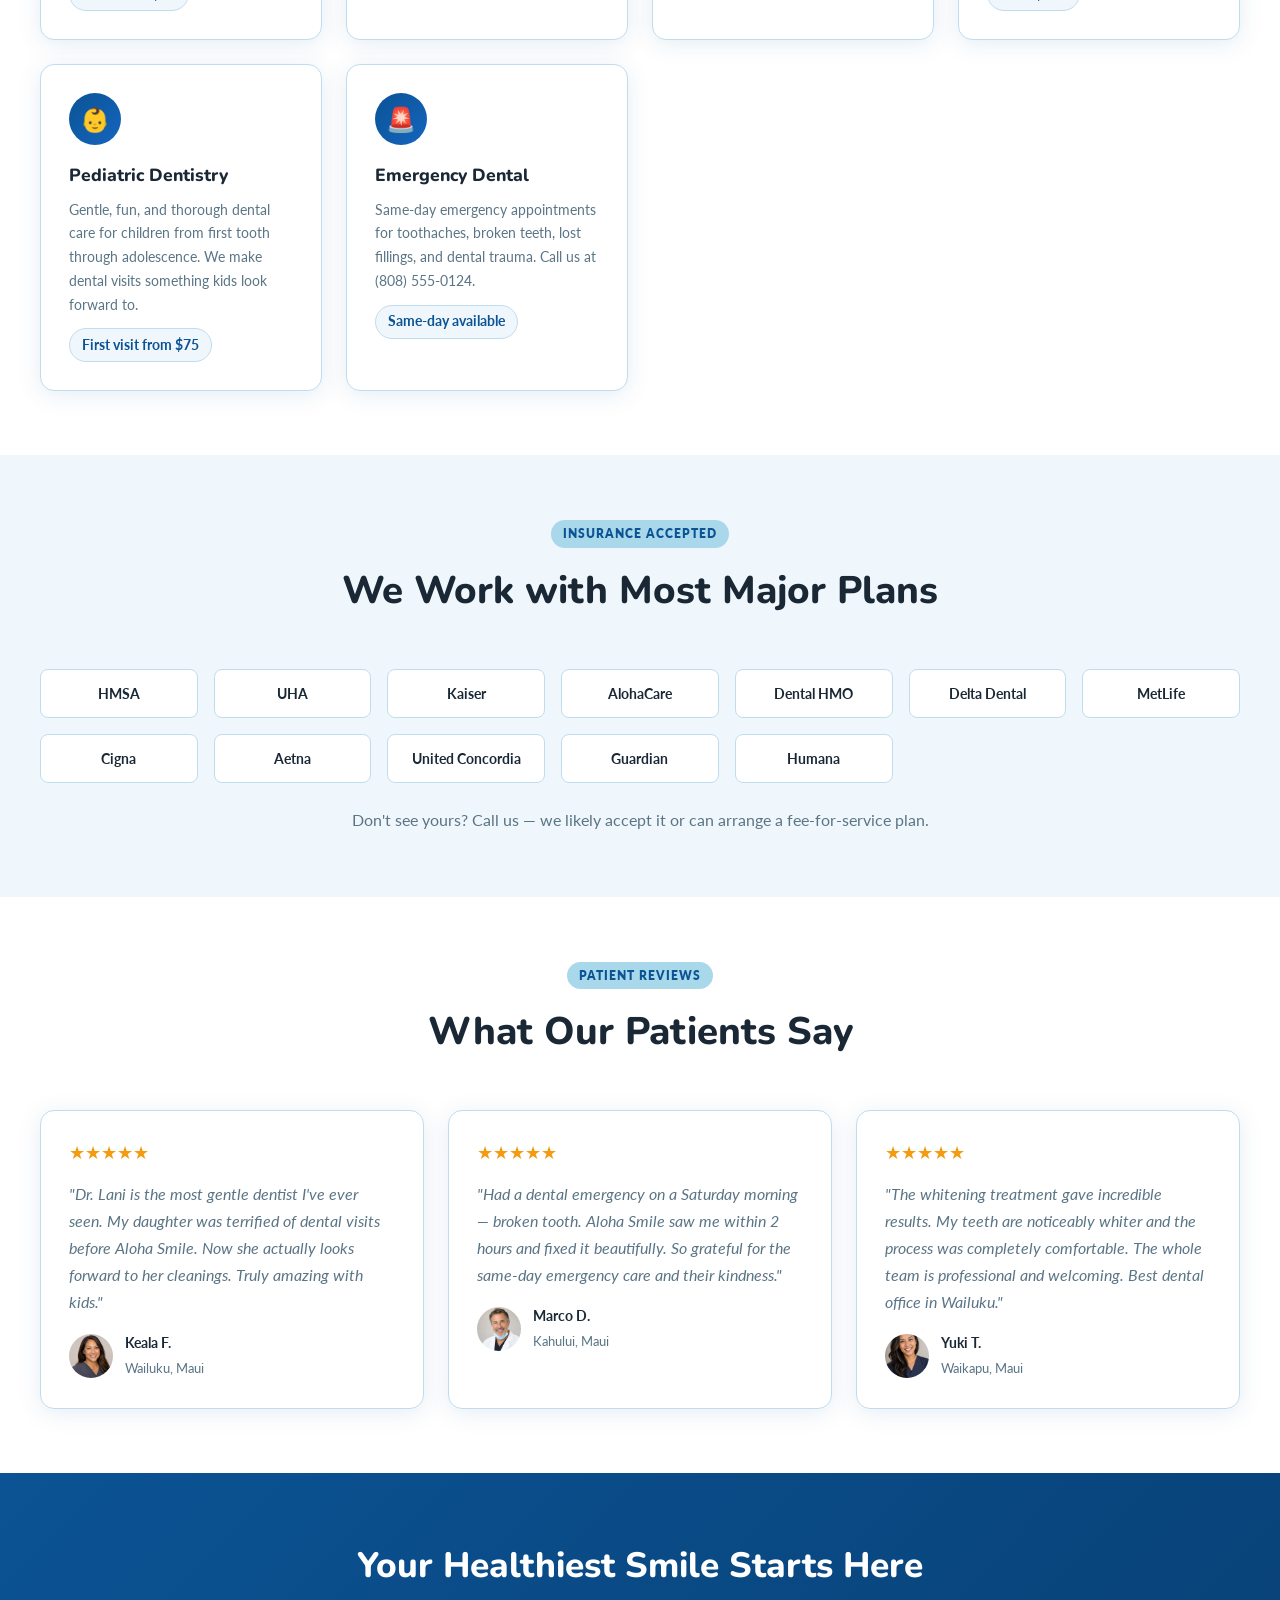
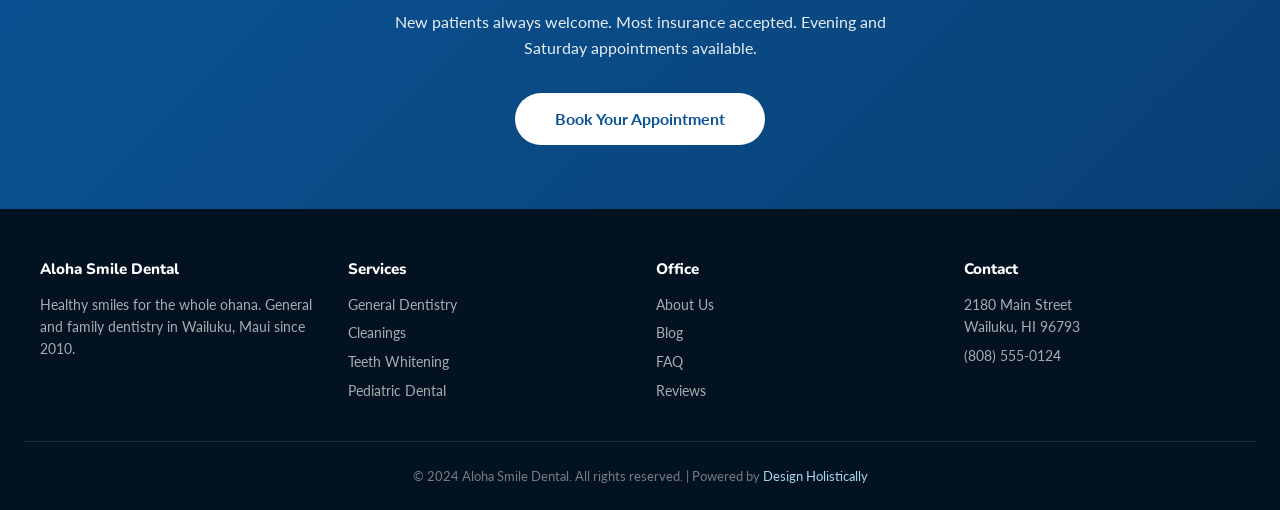
==== commit c617fe42: "feat: replace all picsum placeholders with AI-generated photorealistic images" ====
--- a/index.html
+++ b/index.html
@@ -43,7 +43,11 @@
 <a href="reviews.html">Reviews</a>
 <a href="booking.html">Book Now</a></div>
 <script type="application/ld+json">{"@context":"https://schema.org","@type":"Dentist","name":"Aloha Smile Dental","description":"General and family dentistry in Wailuku, Maui. Cleanings, whitening, fillings, pediatric dentistry, and emergency dental care.","address":{"@type":"PostalAddress","streetAddress":"2180 Main Street","addressLocality":"Wailuku","addressRegion":"HI","postalCode":"96793"},"telephone":"(808) 555-0124","priceRange":"$$","areaServed":"Maui, Hawaii"}</script>
-<section class="hero">
+<section class="hero" style="position:relative;overflow:hidden;min-height:90vh;display:flex;align-items:center;">
+<div class="hero-bg" style="position:absolute;inset:0;z-index:0;"><img src="images/hero.png" alt="Aloha Smile Dental Wailuku Maui" loading="eager" style="width:100%;height:100%;object-fit:cover;"></div>
+<div class="hero-overlay" style="position:absolute;inset:0;z-index:1;background:linear-gradient(135deg,rgba(0,0,0,0.65) 0%,rgba(0,0,0,0.35) 100%);"></div>
+<div style="position:relative;z-index:2;width:100%;">
+
 <div class="container">
 <div class="tag">Wailuku, Maui Family Dentistry</div>
 <h1>Healthy Smiles for<br>the Whole Ohana</h1>
--- a/css/style.css
+++ b/css/style.css
@@ -197,3 +197,10 @@
 .fade-in{opacity:0;transition:opacity .6s ease;}
 .fade-in.visible{opacity:1;}
 @media(max-width:768px){nav,.cta-btn.header-cta{display:none;}.hamburger{display:flex;}.admin-layout{grid-template-columns:1fr;}.admin-sidebar{display:none;}section{padding:3rem 1rem;}}
+
+/* Hero background image */
+.hero { position: relative; overflow: hidden; min-height: 90vh; display: flex; align-items: center; }
+.hero-bg { position: absolute; inset: 0; z-index: 0; }
+.hero-bg img { width: 100%; height: 100%; object-fit: cover; }
+.hero-overlay { position: absolute; inset: 0; z-index: 1; background: linear-gradient(135deg, rgba(0,0,0,0.65) 0%, rgba(0,0,0,0.35) 100%); }
+.hero .container, .hero-content { position: relative; z-index: 2; }
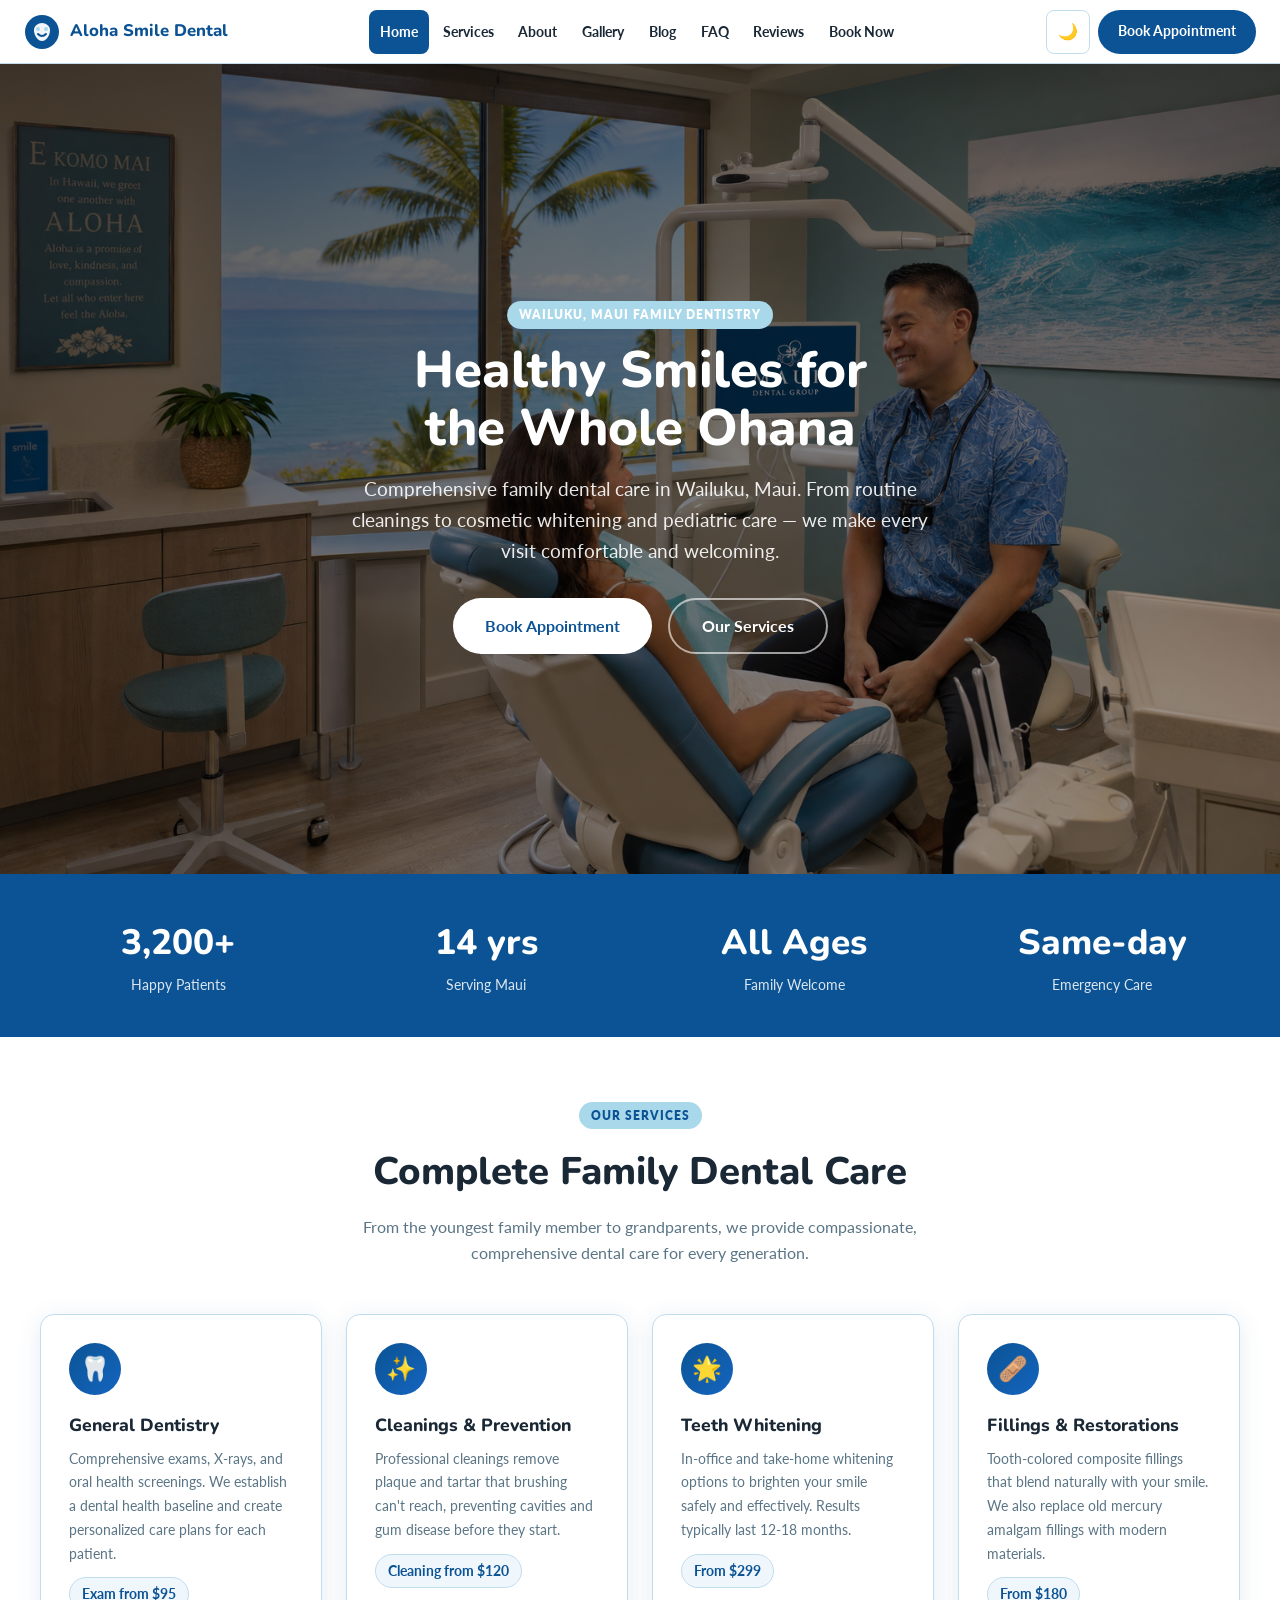
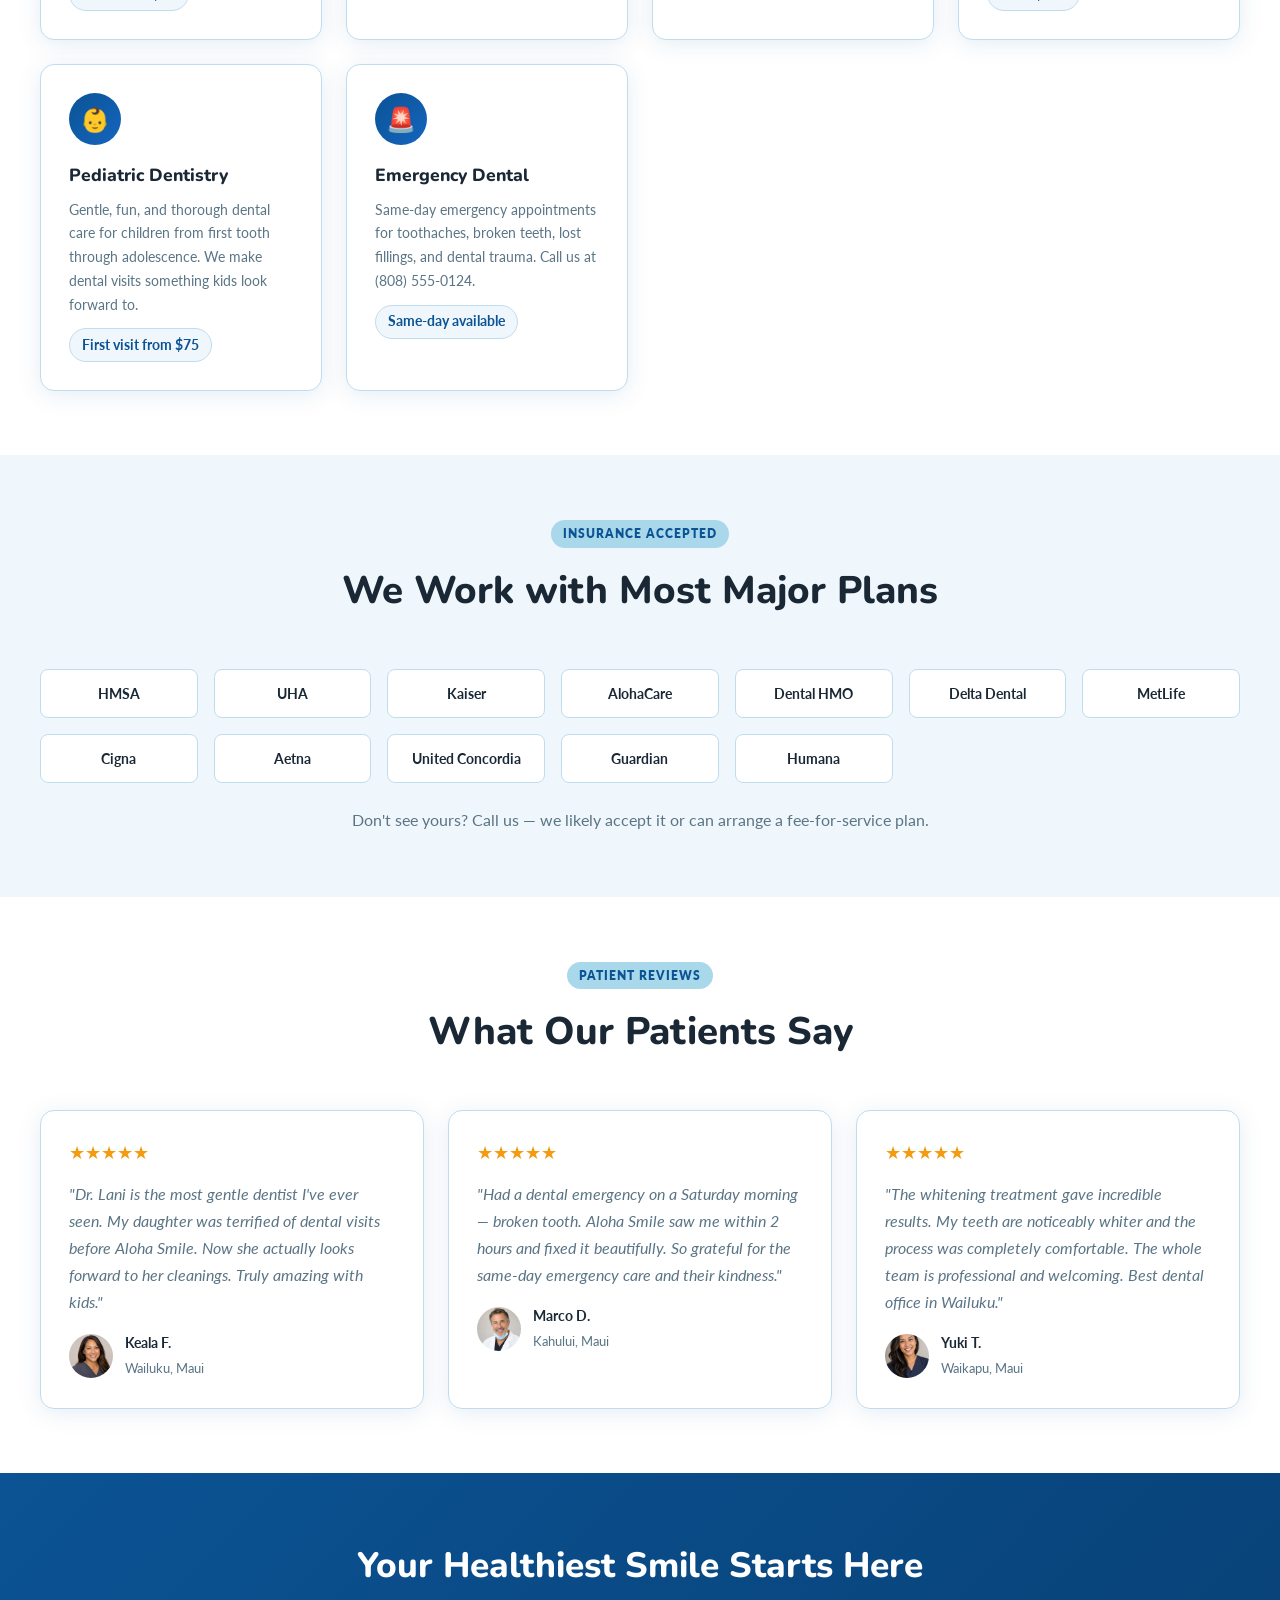
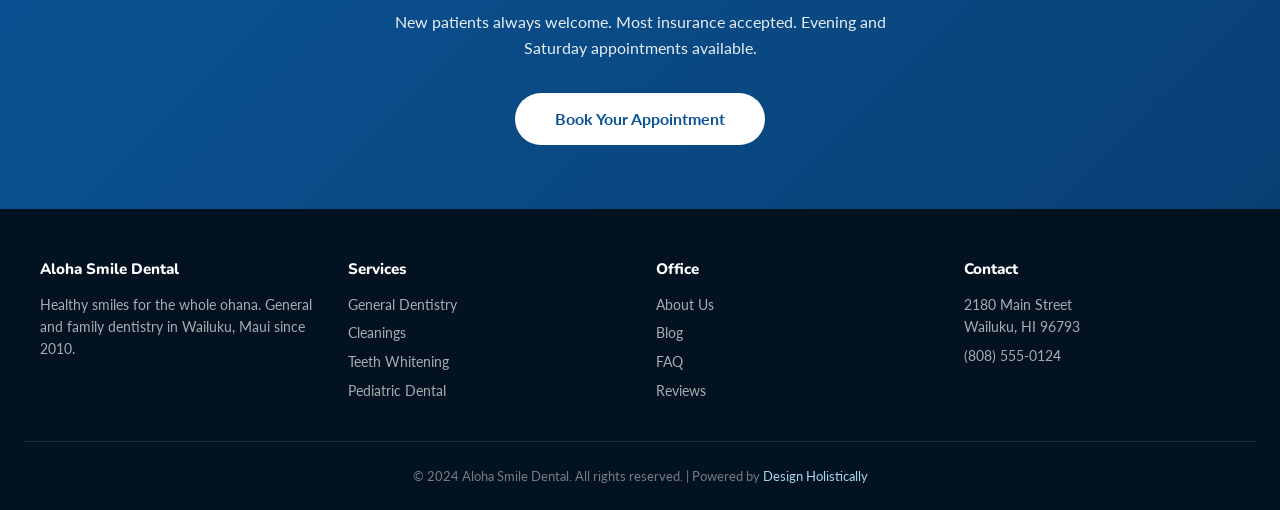
==== commit b525c813: "feat: replace all picsum placeholders with AI-generated photorealistic images" ====
--- a/index.html
+++ b/index.html
@@ -10,6 +10,10 @@
   <meta property="og:description" content="Healthy smiles for the whole ohana. General, cosmetic, and pediatric dentistry in Wailuku, Maui." />
   <meta property="og:type" content="website" />
   <meta property="og:image" content="images/hero.png" />
+  <link rel="icon" type="image/x-icon" href="images/favicon.ico">
+  <link rel="icon" type="image/png" sizes="32x32" href="images/favicon-32x32.png">
+  <link rel="icon" type="image/png" sizes="16x16" href="images/favicon-16x16.png">
+  <link rel="apple-touch-icon" sizes="180x180" href="images/apple-touch-icon.png">
 </head>
 <body>
 <header>
@@ -46,8 +50,6 @@
 <section class="hero" style="position:relative;overflow:hidden;min-height:90vh;display:flex;align-items:center;">
 <div class="hero-bg" style="position:absolute;inset:0;z-index:0;"><img src="images/hero.png" alt="Aloha Smile Dental Wailuku Maui" loading="eager" style="width:100%;height:100%;object-fit:cover;"></div>
 <div class="hero-overlay" style="position:absolute;inset:0;z-index:1;background:linear-gradient(135deg,rgba(0,0,0,0.65) 0%,rgba(0,0,0,0.35) 100%);"></div>
-<div style="position:relative;z-index:2;width:100%;">
-
 <div class="container">
 <div class="tag">Wailuku, Maui Family Dentistry</div>
 <h1>Healthy Smiles for<br>the Whole Ohana</h1>
--- a/css/style.css
+++ b/css/style.css
@@ -26,8 +26,8 @@
 .mobile-menu a{display:block;padding:.85rem 1rem;font-weight:700;color:var(--text);text-decoration:none;border-radius:8px;border:1px solid var(--border);min-height:44px;}
 .mobile-menu a:hover{background:var(--primary);color:#fff;}
 
-.hero{background:linear-gradient(135deg,#03244f 0%,#0B5394 60%,#1565C0 100%);color:#fff;padding:5rem 1.5rem 4rem;text-align:center;position:relative;overflow:hidden;}
-.hero::before{content:'';position:absolute;inset:0;background:url('data:image/svg+xml,<svg xmlns="http://www.w3.org/2000/svg" viewBox="0 0 200 200"><circle cx="160" cy="40" r="60" fill="rgba(168,216,234,0.08)"/><circle cx="30" cy="170" r="40" fill="rgba(255,255,255,0.04)"/></svg>');}
+.hero{ min-height: 90vh; display: flex; align-items: center;background: transparent;color:#fff;padding:5rem 1.5rem 4rem;text-align:center;position:relative;overflow:hidden;}
+/* hero::before removed — using hero-overlay div */
 .hero h1{font-family:'Nunito',sans-serif;font-size:clamp(2rem,5.5vw,3.2rem);font-weight:800;margin-bottom:1rem;line-height:1.15;}
 .hero p{font-size:clamp(1rem,2.5vw,1.2rem);opacity:.9;max-width:580px;margin:0 auto 2rem;}
 .hero-btns{display:flex;gap:1rem;justify-content:center;flex-wrap:wrap;}
@@ -202,5 +202,10 @@
 .hero { position: relative; overflow: hidden; min-height: 90vh; display: flex; align-items: center; }
 .hero-bg { position: absolute; inset: 0; z-index: 0; }
 .hero-bg img { width: 100%; height: 100%; object-fit: cover; }
-.hero-overlay { position: absolute; inset: 0; z-index: 1; background: linear-gradient(135deg, rgba(0,0,0,0.65) 0%, rgba(0,0,0,0.35) 100%); }
+.hero-overlay { position: absolute; inset: 0; z-index: 1; background: linear-gradient(135deg, rgba(0,0,0,0.55) 0%, rgba(0,0,0,0.28) 100%); }
 .hero .container, .hero-content { position: relative; z-index: 2; }
+
+.hero h1, .hero p, .hero-content, .hero .eyebrow-label, .hero .tag { color: #fff !important; }
+
+[data-theme="dark"] .hero { background: transparent !important; }
+[data-theme="dark"] .hero-bg img { opacity: 1 !important; }
